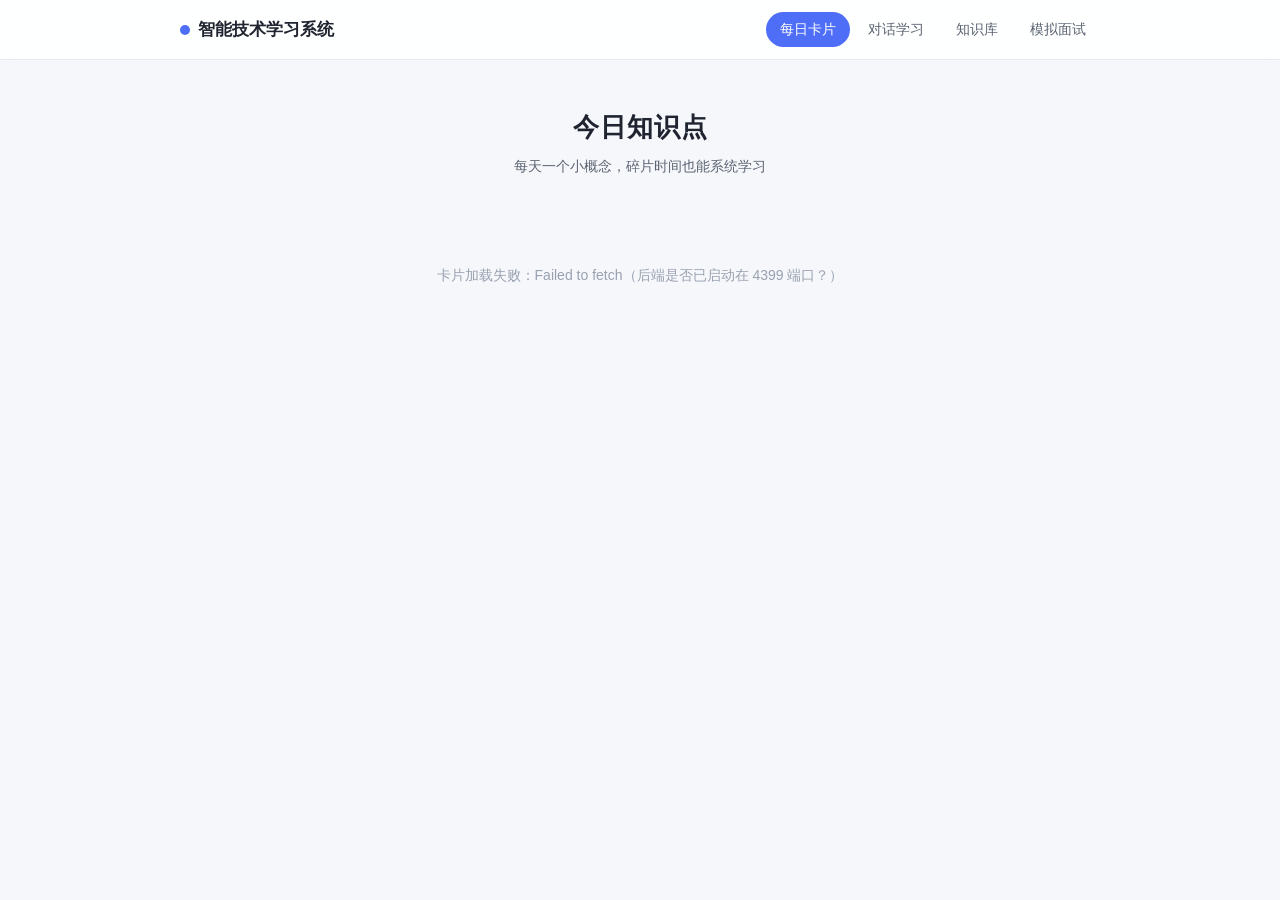
==== frontend/index.html @ 94841872 "feat: 智能技术学习系统（RAG 学习版）v0.7 - 分布式爬虫（Redis 队列/去重 + httpx + BeautifulSoup） - 知识入库/上传 + 切块 + bge-m3 Emb" ====
<!DOCTYPE html>
<html lang="zh-CN">
<head>
  <meta charset="UTF-8">
  <meta name="viewport" content="width=device-width, initial-scale=1.0">
  <title>智能技术学习系统 · 每日卡片</title>
  <link rel="stylesheet" href="css/style.css">
</head>
<body>
  <header class="topbar">
    <div class="topbar-inner">
      <div class="logo"><span class="dot"></span>智能技术学习系统</div>
      <nav class="nav">
        <a href="index.html" class="active">每日卡片</a>
        <a href="chat.html">对话学习</a>
        <a href="kb.html">知识库</a>
        <a href="interview.html">模拟面试</a>
      </nav>
    </div>
  </header>

  <main class="container">
    <section class="home-hero">
      <h1>今日知识点</h1>
      <p>每天一个小概念，碎片时间也能系统学习</p>
    </section>

    <div id="card-state" class="state-box">正在加载今日卡片…</div>

    <section id="daily-card" class="daily-card" style="display:none">
      <div class="card-deco" aria-hidden="true">💡</div>
      <div class="card-head">
        <span id="card-date" class="date-badge"></span>
        <span id="card-category" class="category-tag"></span>
      </div>
      <div id="card-term" class="term"></div>
      <div id="card-alias" class="alias" style="display:none"></div>
      <p id="card-brief" class="brief"></p>

      <section id="card-detail-wrap" class="card-section" style="display:none">
        <h3>📖 详细讲解</h3>
        <p id="card-detail"></p>
      </section>
      <section id="card-example-wrap" class="card-section" style="display:none">
        <h3>💻 示例</h3>
        <pre id="card-example"></pre>
      </section>

      <div class="divider"></div>
      <div class="actions">
        <button id="btn-ask" class="btn btn-primary">🙋 去问 AI（讲解模式）</button>
        <button id="btn-teach" class="btn btn-ghost">👨‍🏫 我来教 AI（费曼模式）</button>
      </div>
    </section>

    <section id="stat-row" class="stat-row" style="display:none">
      <div class="stat"><b id="stat-knowledge">-</b><span>知识条目</span></div>
      <div class="stat"><b id="stat-terms">-</b><span>术语卡片</span></div>
      <div class="stat"><b id="stat-evals">-</b><span>讲解评估</span></div>
      <div class="stat"><b id="stat-avg">-</b><span>平均掌握分</span></div>
    </section>
  </main>

  <script src="js/api.js"></script>
  <script src="js/highlight.js"></script>
  <script src="js/home.js"></script>
</body>
</html>
---- frontend/css/style.css ----
/* 智能技术学习系统 —— 全局样式 */

:root {
  --bg: #f6f7fb;
  --card: #ffffff;
  --ink: #1f2430;
  --ink-2: #5b6472;
  --ink-3: #98a1b0;
  --line: #e6e9f0;
  --brand: #4f6ef7;
  --brand-soft: #eef1fe;
  --green: #2eb872;
  --green-soft: #e8f7ef;
  --red: #e5484d;
  --red-soft: #fdecec;
  --amber: #d97706;
  --amber-soft: #fdf3e3;
  --radius: 14px;
  --shadow: 0 2px 12px rgba(31, 36, 48, 0.06);
  --shadow-lg: 0 8px 30px rgba(31, 36, 48, 0.10);
}

* { box-sizing: border-box; margin: 0; padding: 0; }

body {
  font-family: "PingFang SC", "Microsoft YaHei", "Segoe UI", sans-serif;
  background: var(--bg);
  color: var(--ink);
  line-height: 1.65;
}

a { color: var(--brand); text-decoration: none; }

/* ---------- 顶部导航 ---------- */
.topbar {
  position: sticky; top: 0; z-index: 10;
  background: rgba(255, 255, 255, 0.9);
  backdrop-filter: blur(8px);
  border-bottom: 1px solid var(--line);
}
.topbar-inner {
  max-width: 960px; margin: 0 auto;
  display: flex; align-items: center; gap: 20px;
  padding: 12px 20px;
}
.logo { font-weight: 700; font-size: 17px; color: var(--ink); display: flex; align-items: center; gap: 8px; }
.logo .dot { width: 10px; height: 10px; border-radius: 50%; background: var(--brand); }
.nav { display: flex; gap: 4px; margin-left: auto; }
.nav a {
  padding: 6px 14px; border-radius: 999px;
  color: var(--ink-2); font-size: 14px;
}
.nav a:hover { background: var(--brand-soft); color: var(--brand); }
.nav a.active { background: var(--brand); color: #fff; }

.container { max-width: 960px; margin: 0 auto; padding: 28px 20px 60px; }

/* ---------- 主页：每日卡片 ---------- */
.home-hero { text-align: center; margin: 18px 0 26px; }
.home-hero h1 { font-size: 26px; letter-spacing: 1px; }
.home-hero p { color: var(--ink-2); margin-top: 6px; font-size: 14px; }

.daily-card {
  background: linear-gradient(165deg, #ffffff 55%, #f3f6ff);
  border: 1px solid #edf0fb;
  border-radius: 22px;
  box-shadow: var(--shadow-lg);
  padding: 30px 36px 28px;
  position: relative;
  overflow: hidden;
}
/* 右侧水印装饰，填充空白区 */
.card-deco {
  position: absolute; right: 30px; top: 26px;
  font-size: 88px; line-height: 1;
  opacity: 0.12; transform: rotate(12deg);
  pointer-events: none; user-select: none;
}
.card-head {
  display: flex; align-items: center; justify-content: space-between;
  margin-bottom: 10px;
}
.daily-card .date-badge {
  display: inline-block; font-size: 12px; color: var(--ink-3);
  border: 1px solid var(--line); border-radius: 999px; padding: 2px 12px;
  background: #fff;
}
.daily-card .term {
  font-size: 40px; font-weight: 800; letter-spacing: 0.5px;
  margin: 4px 0 2px;
}
.daily-card .alias { color: var(--ink-3); font-size: 13px; margin-bottom: 8px; }
.daily-card .category-tag {
  display: inline-block; background: var(--brand-soft); color: var(--brand);
  font-size: 12px; font-weight: 600; padding: 4px 14px; border-radius: 999px;
}
.daily-card .brief {
  font-size: 16px; color: var(--ink-2); margin-top: 10px; max-width: 660px;
}
/* 详细讲解 / 示例区块 */
.card-section { margin-top: 18px; max-width: 720px; }
.card-section h3 {
  font-size: 14px; color: var(--ink);
  margin-bottom: 8px; letter-spacing: 0.5px;
}
.card-section p { font-size: 14.5px; color: var(--ink-2); }
.card-section pre {
  background: #f2f4fa; border: 1px solid var(--line);
  border-radius: 12px; padding: 12px 16px;
  font-size: 13px; line-height: 1.6;
  font-family: "Cascadia Code", Consolas, "Courier New", monospace;
  white-space: pre-wrap; word-break: break-word;
  color: #33415c;
}
/* 代码高亮配色（浅色主题） */
.tok-kw  { color: #8250df; font-weight: 600; }  /* 关键字 */
.tok-str { color: #0a7d33; }                    /* 字符串 */
.tok-cmt { color: #98a1b0; font-style: italic; }/* 注释 */
.tok-num { color: #d97706; }                    /* 数字 */
.tok-fn  { color: #1f6feb; }                    /* 函数调用 */
.tok-dec { color: #b35900; }                    /* 装饰器 */

/* ---------- 富文本（AI 回答 / 知识正文） ---------- */
.rich { white-space: normal; }
.rich p { margin: 4px 0; }
.rich h2, .rich h3, .rich h4 { margin: 12px 0 6px; line-height: 1.4; }
.rich h2 { font-size: 17px; }
.rich h3 { font-size: 15.5px; }
.rich h4 { font-size: 14.5px; }
.rich ul, .rich ol { padding-left: 22px; margin: 6px 0; }
.rich li { margin: 2px 0; }
.rich strong { color: var(--ink); }
.rich .code-block {
  background: #f2f4fa; border: 1px solid var(--line);
  border-radius: 10px; padding: 10px 14px; margin: 8px 0;
  font-family: "Cascadia Code", Consolas, "Courier New", monospace;
  font-size: 12.5px; line-height: 1.6;
  white-space: pre-wrap; word-break: break-word;
  color: #33415c;
}
.rich .inline-code {
  background: #eef1fe; color: #4f6ef7;
  border-radius: 5px; padding: 1px 6px;
  font-family: Consolas, monospace; font-size: 0.9em;
}
/* markdown 表格 */
.rich .table-wrap { overflow-x: auto; margin: 8px 0; }
.rich table {
  border-collapse: collapse; width: 100%;
  font-size: 13px; line-height: 1.5;
}
.rich th, .rich td {
  border: 1px solid var(--line);
  padding: 6px 12px; text-align: left;
}
.rich th {
  background: var(--brand-soft); color: var(--ink);
  font-weight: 700; white-space: nowrap;
}
.rich td .inline-code { white-space: nowrap; }

/* ---------- 知识库页 ---------- */
.kb-grid {
  display: grid; gap: 14px;
  grid-template-columns: repeat(auto-fill, minmax(190px, 1fr));
}
.kb-tile {
  background: var(--card); border-radius: 18px; box-shadow: var(--shadow);
  padding: 22px 20px; text-align: center; cursor: pointer;
  transition: transform .12s ease, box-shadow .2s ease;
}
.kb-tile:hover { transform: translateY(-3px); box-shadow: var(--shadow-lg); }
.kb-tile .tile-icon { font-size: 30px; margin-bottom: 6px; }
.kb-tile b { display: block; font-size: 28px; color: var(--brand); }
.kb-tile span { font-size: 13px; color: var(--ink-2); }

.kb-list-head {
  display: flex; align-items: baseline; gap: 10px;
  margin: 30px 0 12px;
}
.kb-list-head h2 { font-size: 18px; }
.kb-list { display: flex; flex-direction: column; gap: 8px; }
.kb-row {
  background: var(--card); border-radius: 12px; box-shadow: var(--shadow);
  padding: 12px 18px; cursor: pointer;
  display: flex; justify-content: space-between; gap: 12px; align-items: center;
}
.kb-row:hover { background: var(--brand-soft); }
.kb-row .row-title { font-size: 14px; font-weight: 600; }
.row-meta { font-size: 12px; color: var(--ink-3); white-space: nowrap; }

/* ---------- 详情弹窗 ---------- */
.modal-mask {
  position: fixed; inset: 0; z-index: 50;
  background: rgba(20, 24, 36, 0.45);
  display: flex; align-items: center; justify-content: center;
  padding: 24px;
}
.modal {
  background: var(--card); border-radius: 18px; box-shadow: var(--shadow-lg);
  width: min(820px, 100%); max-height: 86vh;
  display: flex; flex-direction: column;
  padding: 22px 26px;
}
.modal-head { display: flex; align-items: center; justify-content: space-between; gap: 12px; }
.modal-head h3 { font-size: 17px; }
.modal-close {
  border: none; background: var(--bg); border-radius: 8px;
  width: 30px; height: 30px; cursor: pointer; color: var(--ink-2);
}
.modal-close:hover { background: var(--red-soft); color: var(--red); }
.modal-meta { margin: 8px 0 4px; display: flex; gap: 10px; align-items: center; flex-wrap: wrap; }
.modal-body {
  overflow-y: auto; margin-top: 10px;
  font-size: 14px; color: var(--ink-2);
  border-top: 1px solid var(--line); padding-top: 14px;
}

/* 设置弹窗 */
.modal.small { width: min(560px, 100%); }
.set-tip { font-size: 12.5px; color: var(--ink-3); margin: 10px 0 14px; line-height: 1.7; }
.set-row {
  display: flex; align-items: center; gap: 10px;
  font-size: 13px; color: var(--ink-2); margin-bottom: 10px;
}
.set-row > span, .set-row { font-weight: 600; }
.set-row select, .set-row input {
  flex: 1; min-width: 0;
  border: 1px solid var(--line); border-radius: 10px;
  padding: 8px 12px; font-size: 13px; font-family: inherit;
  background: var(--bg); outline: none;
}
.set-row select:focus, .set-row input:focus { border-color: var(--brand); background: #fff; }
.set-actions { display: flex; align-items: center; gap: 10px; margin-top: 16px; }

/* 模拟面试上传 */
.iv-uploads { display: flex; gap: 14px; margin-top: 20px; flex-wrap: wrap; }
.iv-file {
  flex: 1; min-width: 220px;
  border: 2px dashed var(--line); border-radius: 14px;
  padding: 16px; cursor: pointer; font-size: 14px;
  display: flex; align-items: center; gap: 10px;
  background: var(--bg);
}
.iv-file:hover { border-color: var(--brand); }
.iv-file input { display: none; }
.iv-file span { color: var(--ink-3); font-size: 12px; overflow: hidden; text-overflow: ellipsis; }
.iv-meta { box-shadow: var(--shadow); }
.divider { height: 1px; background: var(--line); margin: 22px 0 18px; }
.daily-card .actions { display: flex; gap: 12px; flex-wrap: wrap; }

/* 统计条 */
.stat-row { display: flex; gap: 14px; margin-top: 18px; flex-wrap: wrap; }
.stat {
  flex: 1; min-width: 150px;
  background: var(--card); border-radius: 16px; box-shadow: var(--shadow);
  padding: 16px 20px; text-align: center;
}
.stat b { display: block; font-size: 26px; color: var(--brand); }
.stat span { font-size: 12px; color: var(--ink-3); }

.btn {
  display: inline-flex; align-items: center; gap: 6px;
  border: none; cursor: pointer;
  padding: 10px 22px; border-radius: 10px;
  font-size: 14px; font-weight: 600;
  transition: transform .06s ease, box-shadow .2s ease, background .2s ease;
}
.btn:active { transform: translateY(1px); }
.btn-primary { background: var(--brand); color: #fff; }
.btn-primary:hover { box-shadow: 0 4px 14px rgba(79, 110, 247, 0.35); }
.btn-ghost { background: var(--brand-soft); color: var(--brand); }
.btn-ghost:hover { background: #e0e6fd; }
.btn-danger-soft { background: var(--red-soft); color: var(--red); }
.btn[disabled] { opacity: .5; cursor: not-allowed; }

.state-box { text-align: center; color: var(--ink-3); padding: 60px 0; font-size: 14px; }

/* ---------- 对话页 ---------- */
.chat-layout { display: flex; height: calc(100vh - 57px); }
.sidebar {
  width: 240px; flex: none;
  background: var(--card); border-right: 1px solid var(--line);
  display: flex; flex-direction: column;
}
.sidebar-head { display: flex; gap: 8px; padding: 14px 12px 10px; }
.btn-small { padding: 7px 14px; font-size: 13px; flex: 1; }
.icon-btn {
  border: 1px solid var(--line); background: var(--bg); border-radius: 10px;
  width: 36px; cursor: pointer; font-size: 16px;
}
.icon-btn:hover { background: var(--brand-soft); }
.session-list { flex: 1; overflow-y: auto; padding: 4px 10px 10px; }
.session-mode-label {
  font-size: 11px; color: var(--ink-3); letter-spacing: 1px;
  padding: 6px 6px 4px;
}
.session-item {
  display: flex; align-items: center; gap: 6px;
  padding: 9px 10px; border-radius: 10px; cursor: pointer;
  font-size: 13px; color: var(--ink-2); margin-bottom: 2px;
}
.session-item:hover { background: var(--bg); }
.session-item.active { background: var(--brand-soft); color: var(--brand); font-weight: 600; }
.session-item .s-title {
  flex: 1; overflow: hidden; text-overflow: ellipsis; white-space: nowrap;
}
.session-item .s-del {
  border: none; background: transparent; cursor: pointer;
  color: var(--ink-3); font-size: 12px; border-radius: 6px;
  width: 20px; height: 20px; visibility: hidden;
}
.session-item:hover .s-del { visibility: visible; }
.session-item .s-del:hover { background: var(--red-soft); color: var(--red); }
.llm-badge {
  border-top: 1px solid var(--line);
  padding: 10px 14px; font-size: 12px; color: var(--ink-3);
  overflow: hidden; text-overflow: ellipsis; white-space: nowrap;
}
.chat-main { flex: 1; min-width: 0; }
.chat-wrap { display: flex; flex-direction: column; height: 100%; }
.chat-toolbar {
  display: flex; align-items: center; gap: 14px; flex-wrap: wrap;
  padding: 12px 20px; border-bottom: 1px solid var(--line); background: var(--card);
}
/* 显眼的当前模型徽标 */
.model-chip {
  display: inline-flex; align-items: center; gap: 6px;
  background: linear-gradient(90deg, var(--brand), #8b5cf6);
  color: #fff; font-size: 12.5px; font-weight: 700;
  padding: 6px 14px; border-radius: 999px;
  max-width: 260px; overflow: hidden; text-overflow: ellipsis; white-space: nowrap;
  cursor: default;
}
.mode-switch { display: flex; background: var(--bg); border-radius: 999px; padding: 3px; }
.mode-switch button {
  border: none; background: transparent; cursor: pointer;
  padding: 6px 18px; border-radius: 999px; font-size: 13px; color: var(--ink-2);
}
.mode-switch button.active { background: var(--card); color: var(--brand); font-weight: 700; box-shadow: var(--shadow); }

.topic-bar { display: flex; align-items: center; gap: 10px; font-size: 13px; color: var(--ink-2); }
.topic-bar .topic-name { font-weight: 700; color: var(--ink); }
.topic-bar .rounds { color: var(--ink-3); }

.msg-list {
  flex: 1; overflow-y: auto;
  max-width: 860px; width: 100%; margin: 0 auto;
  padding: 24px 20px;
  display: flex; flex-direction: column; gap: 16px;
}
.msg { display: flex; gap: 10px; max-width: 100%; }
.msg.user { flex-direction: row-reverse; }
.avatar {
  flex: none; width: 34px; height: 34px; border-radius: 50%;
  display: flex; align-items: center; justify-content: center;
  font-size: 16px; background: var(--brand-soft);
}
.msg.user .avatar { background: var(--green-soft); }
.bubble {
  background: var(--card); border-radius: var(--radius); box-shadow: var(--shadow);
  padding: 12px 16px; max-width: 76%; font-size: 14.5px;
  white-space: pre-wrap; word-break: break-word;
}
.msg.user .bubble { background: var(--brand); color: #fff; }

.sources { display: flex; gap: 6px; flex-wrap: wrap; margin-top: 8px; }
.source-chip {
  font-size: 11px; color: var(--ink-3);
  border: 1px solid var(--line); border-radius: 999px; padding: 1px 9px;
}

/* 评分卡片 */
.eval-card {
  background: var(--card); border-radius: var(--radius); box-shadow: var(--shadow);
  border-left: 4px solid var(--brand);
  padding: 16px 18px; max-width: 76%; font-size: 14px;
}
.eval-card h1, .eval-card h2 { font-size: 15px; margin: 12px 0 6px; }
.eval-card h1:first-child, .eval-card h2:first-child { margin-top: 0; }
.eval-card ul { padding-left: 20px; margin: 4px 0; }
.eval-card .score-line { color: var(--brand); font-weight: 800; }

.cursor::after {
  content: "▍"; color: var(--brand);
  animation: blink 1s steps(2) infinite;
}
@keyframes blink { 50% { opacity: 0; } }

/* 输入区 */
.input-bar {
  border-top: 1px solid var(--line); background: var(--card);
  padding: 14px 20px 18px;
}
.input-inner {
  max-width: 860px; margin: 0 auto;
  display: flex; gap: 10px; align-items: flex-end;
}
.input-inner textarea {
  flex: 1; resize: none; border: 1px solid var(--line); border-radius: 12px;
  padding: 10px 14px; font-size: 14px; font-family: inherit;
  min-height: 44px; max-height: 140px; outline: none; background: var(--bg);
}
.input-inner textarea:focus { border-color: var(--brand); background: #fff; }
.hint { max-width: 860px; margin: 8px auto 0; font-size: 12px; color: var(--ink-3); }
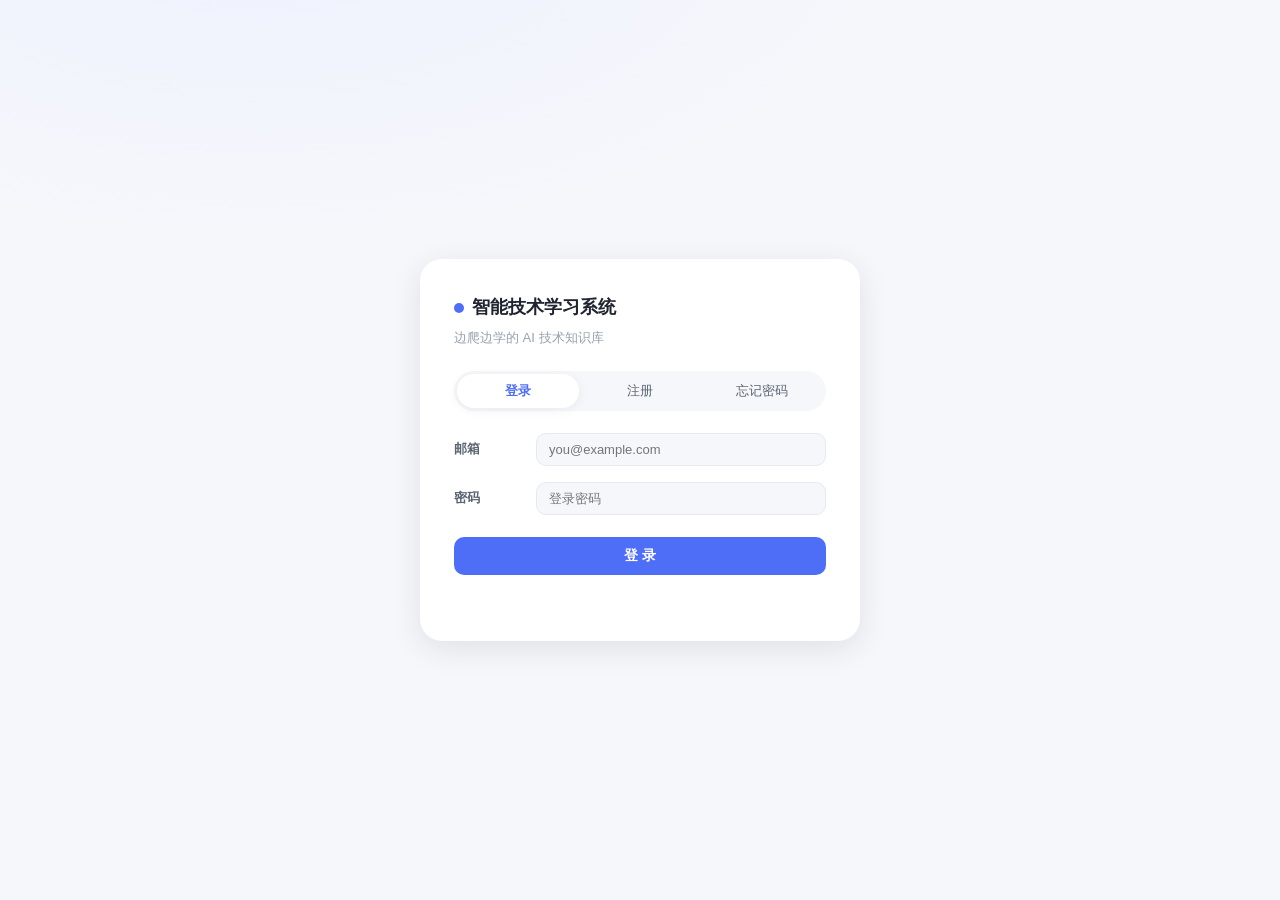
==== commit cb66dff0: "feat: 用户鉴权（邮箱验证码注册/登录/忘记密码）+ 全部用户数据按账号隔离" ====
--- a/frontend/index.html
+++ b/frontend/index.html
@@ -56,12 +56,13 @@
     <section id="stat-row" class="stat-row" style="display:none">
       <div class="stat"><b id="stat-knowledge">-</b><span>知识条目</span></div>
       <div class="stat"><b id="stat-terms">-</b><span>术语卡片</span></div>
-      <div class="stat"><b id="stat-evals">-</b><span>讲解评估</span></div>
-      <div class="stat"><b id="stat-avg">-</b><span>平均掌握分</span></div>
+      <div class="stat"><b id="stat-evals">-</b><span>我的讲解评估</span></div>
+      <div class="stat"><b id="stat-avg">-</b><span>我的平均掌握分</span></div>
     </section>
   </main>
 
   <script src="js/api.js"></script>
+  <script src="js/topbar-user.js"></script>
   <script src="js/highlight.js"></script>
   <script src="js/home.js"></script>
 </body>
--- a/frontend/css/style.css
+++ b/frontend/css/style.css
@@ -403,3 +403,54 @@
 }
 .input-inner textarea:focus { border-color: var(--brand); background: #fff; }
 .hint { max-width: 860px; margin: 8px auto 0; font-size: 12px; color: var(--ink-3); }
+
+/* ---------- 登录/注册/忘记密码页 ---------- */
+.auth-wrap {
+  min-height: 100vh;
+  display: flex; align-items: center; justify-content: center;
+  padding: 24px;
+  background: radial-gradient(1200px 600px at 20% -10%, #eef1fe 0%, var(--bg) 55%);
+}
+.auth-card {
+  width: min(440px, 100%);
+  background: var(--card); border-radius: 22px; box-shadow: var(--shadow-lg);
+  padding: 34px 34px 30px;
+}
+.auth-logo { font-weight: 700; font-size: 18px; display: flex; align-items: center; gap: 8px; }
+.auth-logo .dot { width: 10px; height: 10px; border-radius: 50%; background: var(--brand); }
+.auth-sub { color: var(--ink-3); font-size: 13px; margin: 4px 0 22px; }
+
+.auth-tabs {
+  display: flex; background: var(--bg); border-radius: 999px; padding: 3px;
+  margin-bottom: 22px;
+}
+.auth-tab {
+  flex: 1; border: none; background: transparent; cursor: pointer;
+  padding: 8px 0; border-radius: 999px; font-size: 13px; color: var(--ink-2);
+}
+.auth-tab.active { background: var(--card); color: var(--brand); font-weight: 700; box-shadow: var(--shadow); }
+
+.auth-form { display: flex; flex-direction: column; gap: 2px; }
+.auth-form .set-row { margin-bottom: 14px; }
+.auth-form .set-row > span { flex: none; width: 72px; }
+.auth-submit { justify-content: center; margin-top: 6px; }
+.auth-msg { font-size: 13px; margin-top: 16px; min-height: 20px; text-align: center; }
+.auth-msg.err { color: var(--red); }
+.auth-msg.ok { color: var(--green); }
+
+/* 验证码行：输入框 + 发送按钮 */
+.code-row input { flex: 1; }
+.code-btn { flex: none; white-space: nowrap; padding: 7px 14px; }
+.code-btn[disabled] { opacity: .6; cursor: not-allowed; }
+
+/* ---------- 顶栏用户区（topbar-user.js 注入）---------- */
+.topbar-user { display: flex; align-items: center; gap: 10px; margin-left: 12px; }
+.tu-email {
+  font-size: 12.5px; color: var(--ink-2); max-width: 180px;
+  overflow: hidden; text-overflow: ellipsis; white-space: nowrap;
+}
+.tu-logout {
+  border: 1px solid var(--line); background: var(--bg); color: var(--ink-2);
+  border-radius: 999px; padding: 4px 14px; font-size: 12.5px; cursor: pointer;
+}
+.tu-logout:hover { background: var(--red-soft); color: var(--red); border-color: var(--red-soft); }
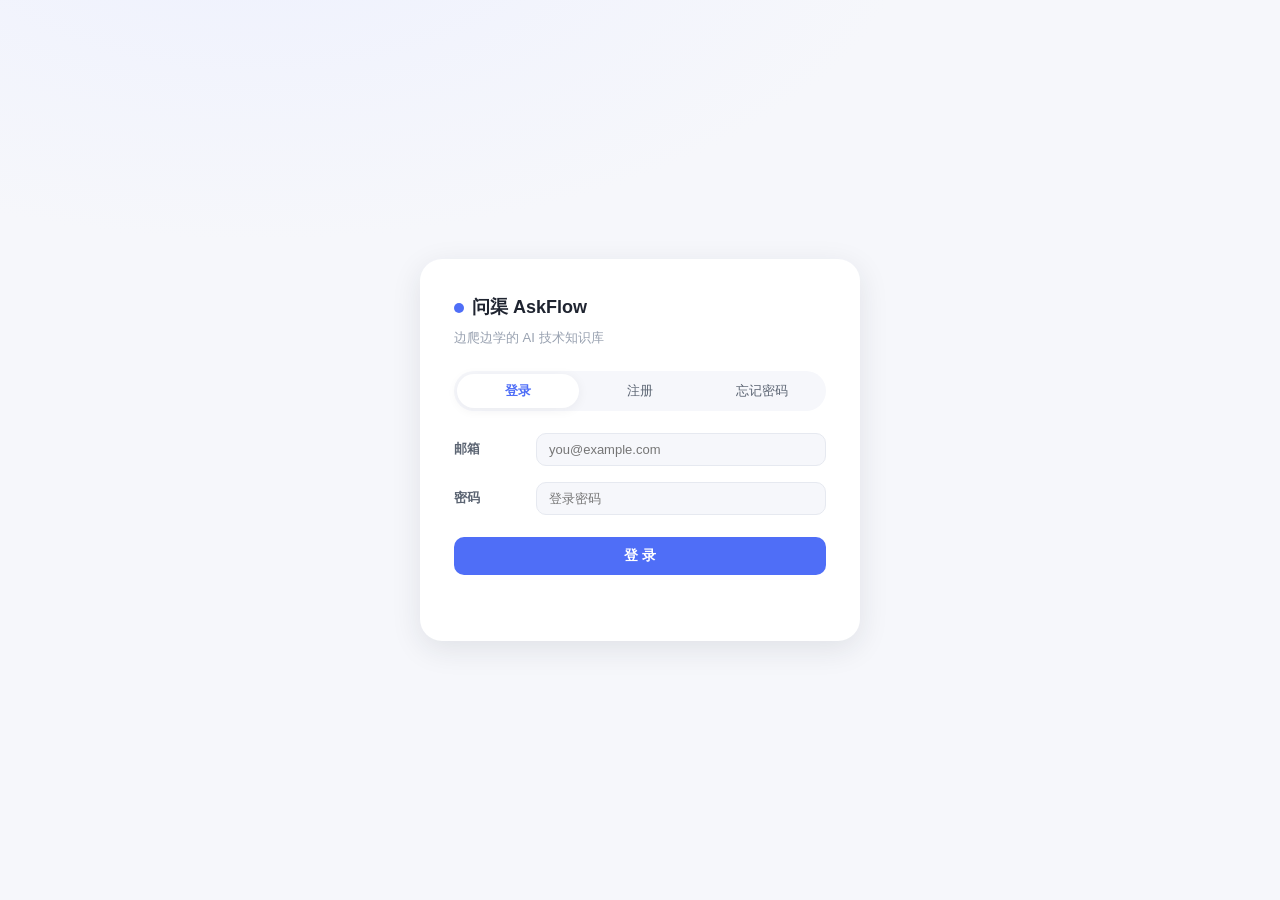
==== commit 6fe7b371: "chore: 项目更名「问渠 AskFlow」 - 全部页面标题/顶栏 logo/登录页/管理后台统一改名 - FastAPI 应用标题、验证码邮件正文与主题同步 （名出「问渠那得清如许，为有源头活水" ====
--- a/frontend/index.html
+++ b/frontend/index.html
@@ -3,18 +3,19 @@
 <head>
   <meta charset="UTF-8">
   <meta name="viewport" content="width=device-width, initial-scale=1.0">
-  <title>智能技术学习系统 · 每日卡片</title>
+  <title>问渠 AskFlow · 每日卡片</title>
   <link rel="stylesheet" href="css/style.css">
 </head>
 <body>
   <header class="topbar">
     <div class="topbar-inner">
-      <div class="logo"><span class="dot"></span>智能技术学习系统</div>
+      <div class="logo"><span class="dot"></span>问渠 AskFlow</div>
       <nav class="nav">
         <a href="index.html" class="active">每日卡片</a>
         <a href="chat.html">对话学习</a>
         <a href="kb.html">知识库</a>
         <a href="interview.html">模拟面试</a>
+        <a href="learning.html">任务板</a>
       </nav>
     </div>
   </header>
--- a/frontend/css/style.css
+++ b/frontend/css/style.css
@@ -1,4 +1,4 @@
-/* 智能技术学习系统 —— 全局样式 */
+/* 问渠 AskFlow —— 全局样式 */
 
 :root {
   --bg: #f6f7fb;
@@ -454,3 +454,114 @@
   border-radius: 999px; padding: 4px 14px; font-size: 12.5px; cursor: pointer;
 }
 .tu-logout:hover { background: var(--red-soft); color: var(--red); border-color: var(--red-soft); }
+
+/* ---------- 知识库：全局/我的 tab 与个人知识库 ---------- */
+.kb-tabs { width: fit-content; margin: 0 auto 22px; }
+.my-toolbar { display: flex; align-items: center; gap: 10px; margin-bottom: 16px; }
+.my-toolbar .row-meta { margin-left: auto; }
+.kb-row .row-right { display: flex; align-items: center; gap: 8px; flex: none; }
+.btn-mini { padding: 4px 12px; font-size: 12px; }
+.set-row textarea {
+  flex: 1; min-width: 0; resize: vertical;
+  border: 1px solid var(--line); border-radius: 10px;
+  padding: 8px 12px; font-size: 13px; font-family: inherit;
+  background: var(--bg); outline: none; line-height: 1.6;
+}
+.set-row textarea:focus { border-color: var(--brand); background: #fff; }
+
+/* 徽标（爬取状态 / 「我的」标记） */
+.badge {
+  display: inline-block; font-size: 12px; font-weight: 600;
+  border-radius: 999px; padding: 2px 12px;
+  background: var(--bg); color: var(--ink-2);
+}
+.badge-mine { background: var(--green-soft); color: var(--green); }
+.badge-pending { background: var(--bg); color: var(--ink-3); }
+.badge-running { background: var(--brand-soft); color: var(--brand); }
+.badge-done { background: var(--green-soft); color: var(--green); }
+.badge-partial { background: var(--amber-soft); color: var(--amber); }
+.badge-failed { background: var(--red-soft); color: var(--red); }
+
+/* 分页条（全局列表 / 我的知识列表共用） */
+.kb-pager { display: flex; align-items: center; justify-content: center; gap: 14px; margin-top: 14px; }
+.kb-pager:empty { margin-top: 0; }
+.kb-pager button[disabled] { opacity: .45; cursor: not-allowed; }
+
+/* 爬取进度面板（置顶展示，间距留给下方工具栏；支持多任务并行） */
+.crawl-panel {
+  background: var(--card); border-radius: var(--radius); box-shadow: var(--shadow);
+  padding: 16px 18px; margin: 0 0 18px; font-size: 13px;
+}
+.crawl-head { display: flex; align-items: center; gap: 10px; margin-bottom: 4px; }
+.crawl-head .modal-close { margin-left: auto; }
+.crawl-task { padding: 12px 0 4px; border-top: 1px dashed var(--line); }
+.crawl-task:first-child { border-top: none; padding-top: 6px; }
+.crawl-task-head { display: flex; align-items: center; gap: 10px; margin-bottom: 8px; }
+.crawl-task-head .ct-url {
+  overflow: hidden; text-overflow: ellipsis; white-space: nowrap;
+}
+.crawl-task .progress { margin-bottom: 6px; }
+
+/* 弹窗头部右侧按钮组（详情弹窗：翻译 + 关闭） */
+.modal-head-actions { display: flex; align-items: center; gap: 8px; flex: none; }
+.progress {
+  height: 8px; background: var(--bg); border-radius: 999px; overflow: hidden;
+}
+.progress-bar {
+  height: 100%; background: linear-gradient(90deg, var(--brand), #8b5cf6);
+  border-radius: 999px; transition: width .4s ease;
+}
+.crawl-pages { margin-top: 10px; display: flex; flex-direction: column; gap: 4px; max-height: 220px; overflow-y: auto; }
+.crawl-page-row { display: flex; align-items: center; gap: 8px; font-size: 12.5px; color: var(--ink-2); }
+.crawl-page-row .pg-url { overflow: hidden; text-overflow: ellipsis; white-space: nowrap; }
+.pg-ok { color: var(--green); font-weight: 700; }
+.pg-fail { color: var(--red); font-weight: 700; }
+.crawl-summary { margin-top: 10px; font-size: 12.5px; color: var(--ink-2); }
+
+/* AI 添加对话弹窗 */
+.ai-msgs {
+  display: flex; flex-direction: column; gap: 8px;
+  max-height: 300px; overflow-y: auto;
+  margin: 10px 0 14px; padding: 2px;
+}
+.ai-msg {
+  max-width: 86%; padding: 8px 13px; border-radius: 13px;
+  font-size: 13px; line-height: 1.6;
+  white-space: pre-wrap; word-break: break-word;
+}
+.ai-msg.user {
+  align-self: flex-end; background: var(--brand); color: #fff;
+  border-bottom-right-radius: 4px;
+}
+.ai-msg.assistant {
+  align-self: flex-start; background: var(--bg); color: var(--ink-2);
+  border-bottom-left-radius: 4px;
+}
+.ai-input-row { display: flex; gap: 8px; }
+.ai-input-row input {
+  flex: 1; min-width: 0;
+  border: 1px solid var(--line); border-radius: 10px;
+  padding: 9px 12px; font-size: 13px; font-family: inherit;
+  background: var(--bg); outline: none;
+}
+.ai-input-row input:focus { border-color: var(--brand); background: #fff; }
+
+/* ---------- 管理后台：用户总览表 ---------- */
+.admin-table {
+  width: 100%; border-collapse: collapse;
+  background: var(--card); border-radius: var(--radius);
+  box-shadow: var(--shadow); overflow: hidden;
+  font-size: 13.5px;
+}
+.admin-table th, .admin-table td {
+  padding: 11px 18px; text-align: left;
+  border-bottom: 1px solid var(--line);
+}
+.admin-table thead th {
+  background: var(--brand-soft); color: var(--ink);
+  font-size: 13px; white-space: nowrap;
+}
+.admin-table tbody tr:last-child td { border-bottom: none; }
+.admin-table tbody tr:hover { background: var(--bg); }
+.admin-table .cell-email { font-weight: 600; color: var(--ink); }
+.admin-table .cell-dim { color: var(--ink-3); white-space: nowrap; }
